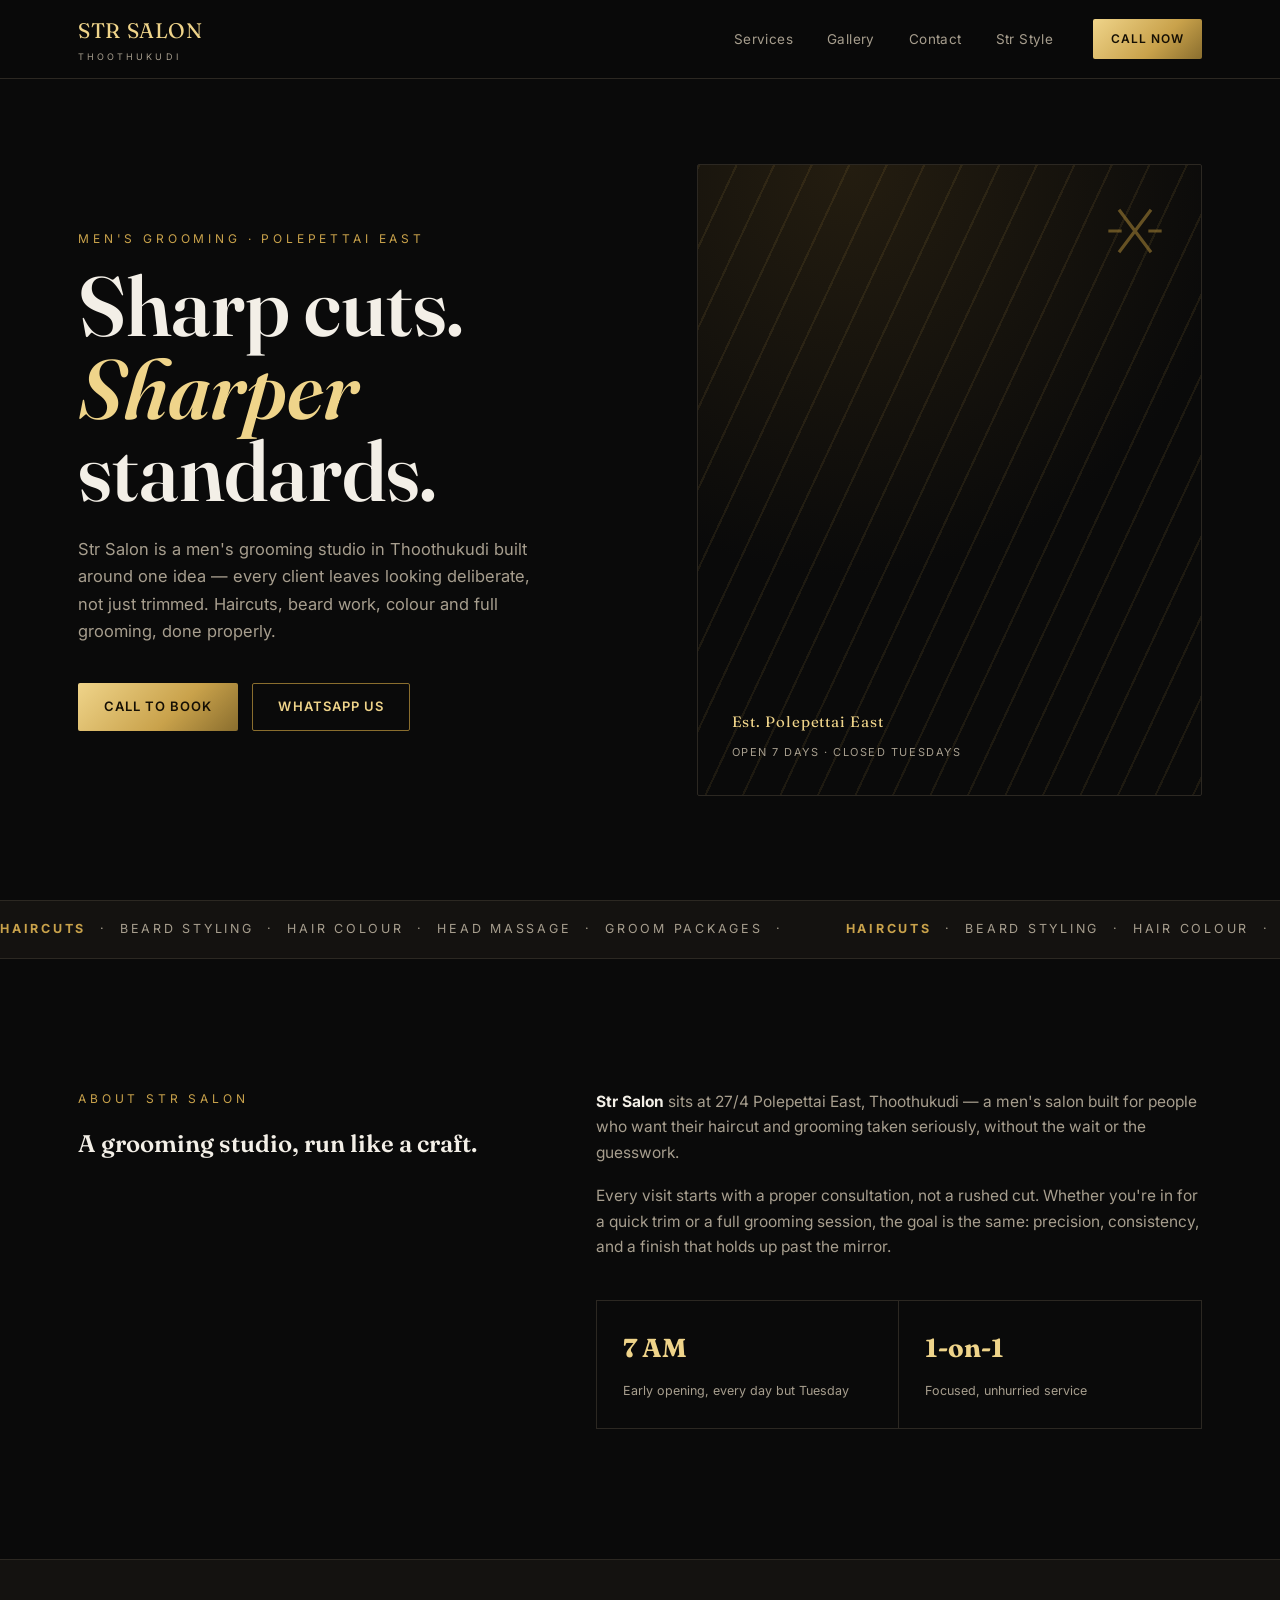
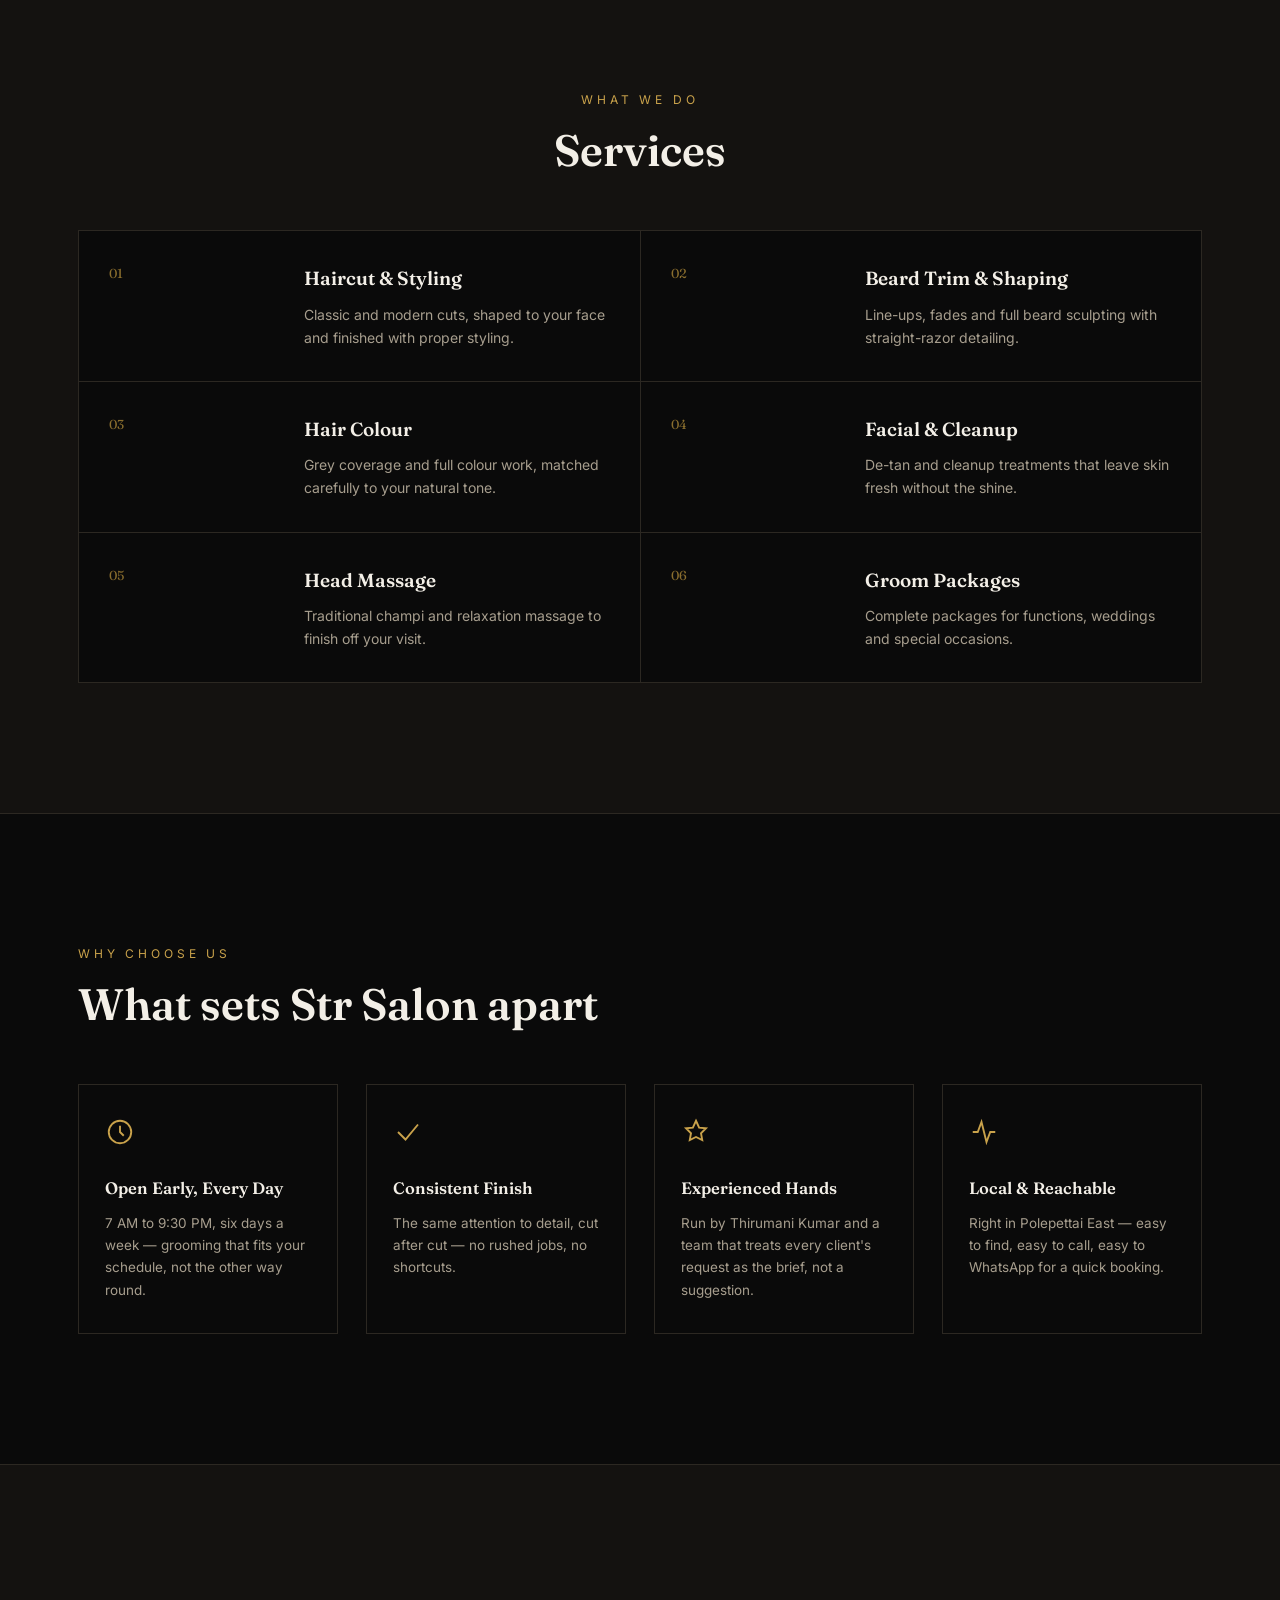
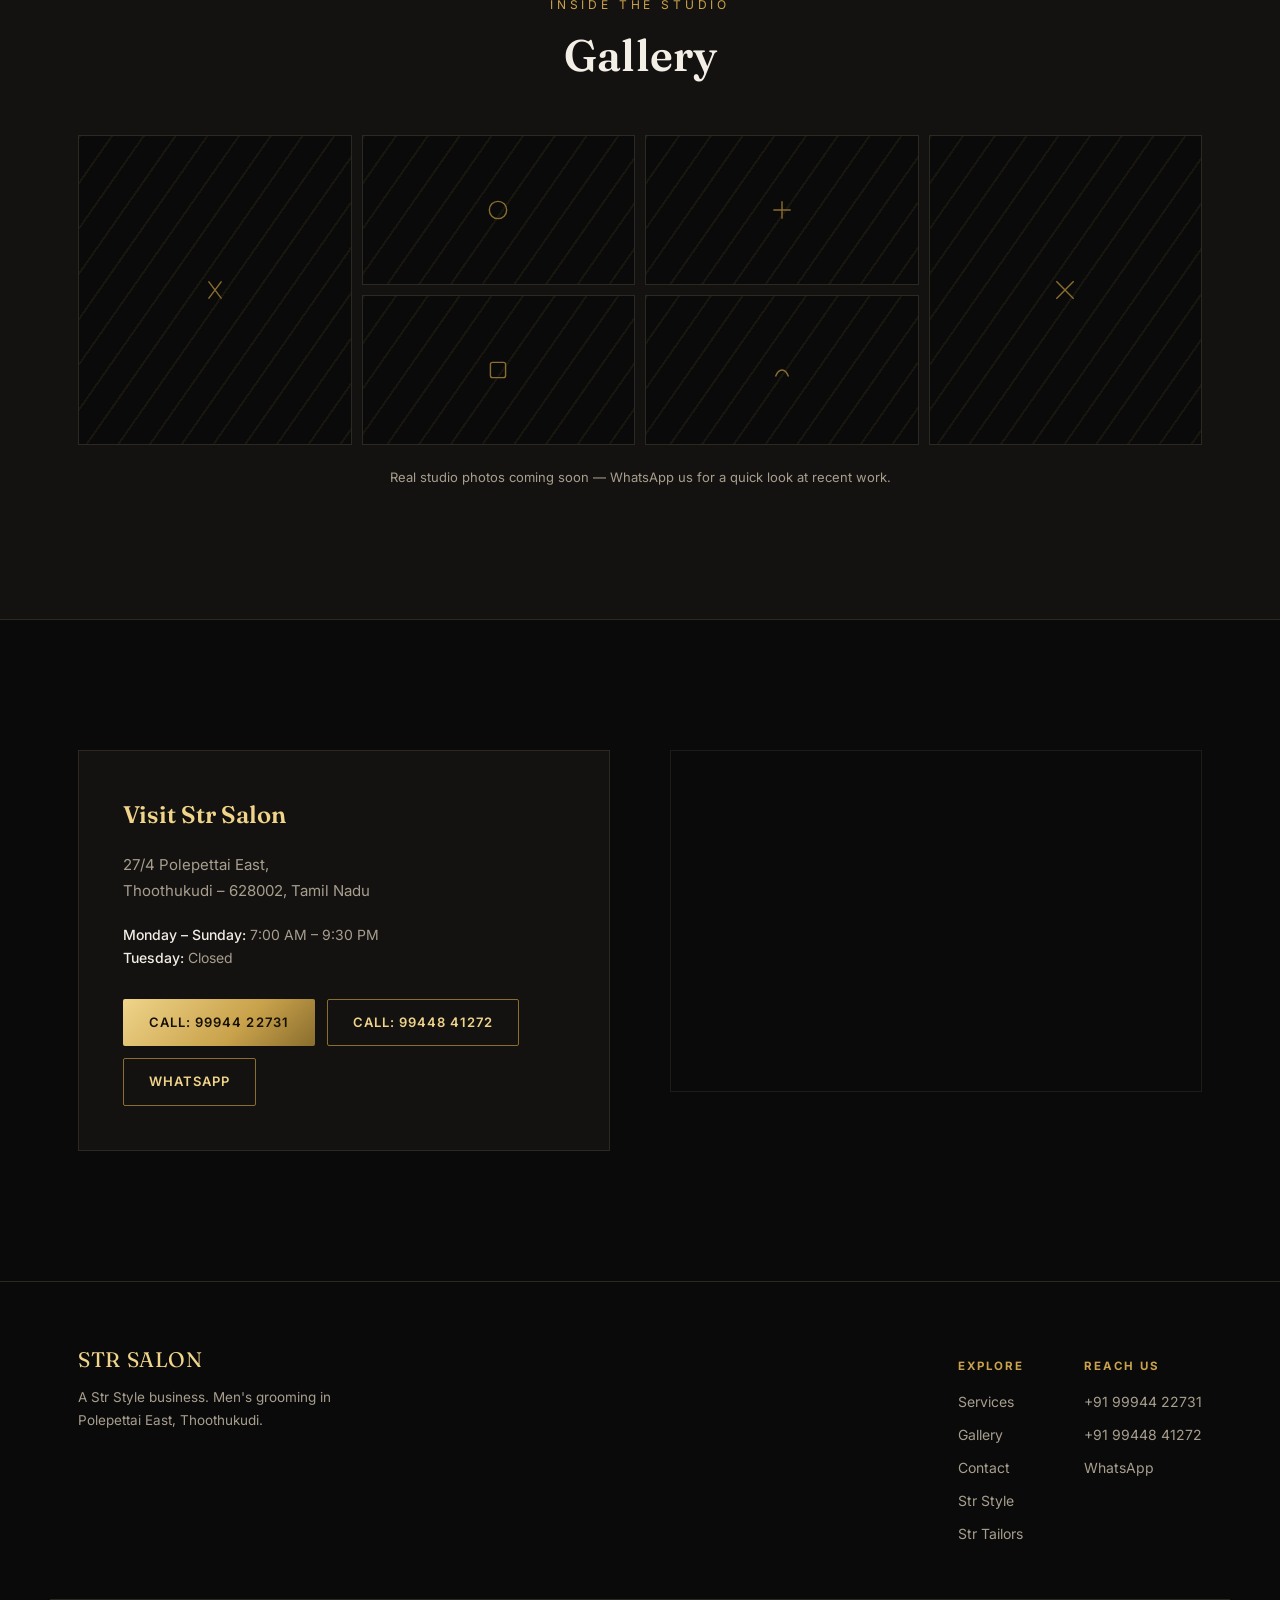
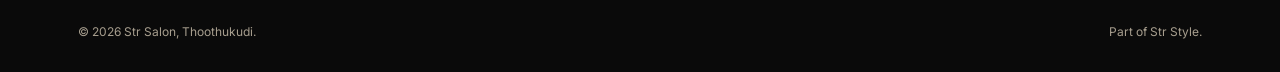
==== salon/index.html @ 8804d5bf "Add files via upload" ====
<!doctype html>
<html lang="en">
<head>
<meta charset="UTF-8">
<meta name="viewport" content="width=device-width, initial-scale=1.0">
<title>Str Salon Thoothukudi | Men's Salon, Haircut &amp; Grooming in Polepettai East</title>
<meta name="description" content="Str Salon in Polepettai East, Thoothukudi is a men's grooming studio offering haircuts, beard styling, hair colour and grooming packages. Open daily 7 AM–9:30 PM, closed Tuesdays. Call or WhatsApp to book.">
<link rel="canonical" href="https://strstyle.in/salon">
<meta name="robots" content="index, follow">
<meta name="theme-color" content="#0A0A0A">

<meta property="og:type" content="business.business">
<meta property="og:site_name" content="Str Salon">
<meta property="og:title" content="Str Salon Thoothukudi | Men's Salon &amp; Grooming">
<meta property="og:description" content="Haircuts, beard styling and grooming for men at Str Salon, Polepettai East, Thoothukudi. Open daily, 7 AM–9:30 PM (closed Tuesdays).">
<meta property="og:url" content="https://strstyle.in/salon">
<meta property="og:image" content="https://strstyle.in/assets/img/og-salon.jpg">
<meta property="og:locale" content="en_IN">

<meta name="twitter:card" content="summary_large_image">
<meta name="twitter:title" content="Str Salon Thoothukudi | Men's Salon & Grooming">
<meta name="twitter:description" content="Men's haircuts, beard styling and grooming in Polepettai East, Thoothukudi. Call or WhatsApp to book.">
<meta name="twitter:image" content="https://strstyle.in/assets/img/og-salon.jpg">

<link rel="preconnect" href="https://fonts.googleapis.com">
<link rel="preconnect" href="https://fonts.gstatic.com" crossorigin>
<link href="https://fonts.googleapis.com/css2?family=Fraunces:ital,wght@0,500;0,600;1,500&family=Inter:wght@400;500;600&display=swap" rel="stylesheet">
<link rel="stylesheet" href="/assets/css/salon.css">

<script type="application/ld+json">
{
  "@context": "https://schema.org",
  "@type": "HairSalon",
  "name": "Str Salon",
  "image": "https://strstyle.in/assets/img/og-salon.jpg",
  "url": "https://strstyle.in/salon",
  "telephone": ["+91-9994422731", "+91-9944841272"],
  "priceRange": "₹₹",
  "address": {
    "@type": "PostalAddress",
    "streetAddress": "27/4 Polepettai East",
    "addressLocality": "Thoothukudi",
    "addressRegion": "Tamil Nadu",
    "postalCode": "628002",
    "addressCountry": "IN"
  },
  "geo": { "@type": "GeoCoordinates", "latitude": 8.810894, "longitude": 78.139693 },
  "openingHoursSpecification": [
    { "@type": "OpeningHoursSpecification", "dayOfWeek": ["Monday","Wednesday","Thursday","Friday","Saturday","Sunday"], "opens": "07:00", "closes": "21:30" }
  ],
  "parentOrganization": { "@type": "Organization", "name": "Str Style", "url": "https://strstyle.in/" }
}
</script>
</head>
<body>

<header class="site-header">
  <div class="wrap">
    <a href="/salon" class="logo">STR SALON<small>Thoothukudi</small></a>
    <nav class="nav-links" aria-label="Primary">
      <a href="#services">Services</a>
      <a href="#gallery">Gallery</a>
      <a href="#contact">Contact</a>
      <a href="/">Str Style</a>
      <a class="btn primary small" href="tel:+919994422731">Call Now</a>
    </nav>
    <button class="nav-toggle" aria-label="Toggle menu" aria-expanded="false">☰</button>
  </div>
</header>

<main>

  <section class="hero">
    <div class="wrap">
      <div class="hero-copy">
        <p class="kicker">Men's Grooming · Polepettai East</p>
        <h1>Sharp cuts.<br><em>Sharper</em> standards.</h1>
        <p class="lede">Str Salon is a men's grooming studio in Thoothukudi built around one idea — every client leaves looking deliberate, not just trimmed. Haircuts, beard work, colour and full grooming, done properly.</p>
        <div class="hero-ctas">
          <a class="btn primary" href="tel:+919994422731">Call to Book</a>
          <a class="btn outline" href="https://wa.me/919994422731" target="_blank" rel="noopener">WhatsApp Us</a>
        </div>
      </div>
      <div class="blade">
        <svg viewBox="0 0 24 24" fill="none" stroke="currentColor" stroke-width="1.2"><path d="M6 4l12 16M18 4L6 20M2 12h5M17 12h5"/></svg>
        <div class="mono">Est. Polepettai East<small>Open 7 Days · Closed Tuesdays</small></div>
      </div>
    </div>
  </section>

  <div class="strip" aria-hidden="true">
    <div class="track">
      <span><b>Haircuts</b> &nbsp;·&nbsp; Beard Styling &nbsp;·&nbsp; Hair Colour &nbsp;·&nbsp; Head Massage &nbsp;·&nbsp; Groom Packages &nbsp;·&nbsp;</span>
      <span><b>Haircuts</b> &nbsp;·&nbsp; Beard Styling &nbsp;·&nbsp; Hair Colour &nbsp;·&nbsp; Head Massage &nbsp;·&nbsp; Groom Packages &nbsp;·&nbsp;</span>
    </div>
  </div>

  <section class="about" id="about">
    <div class="wrap">
      <div class="reveal">
        <p class="kicker">About Str Salon</p>
        <h2>A grooming studio, run like a craft.</h2>
      </div>
      <div class="about-copy reveal">
        <p><strong>Str Salon</strong> sits at 27/4 Polepettai East, Thoothukudi — a men's salon built for people who want their haircut and grooming taken seriously, without the wait or the guesswork.</p>
        <p>Every visit starts with a proper consultation, not a rushed cut. Whether you're in for a quick trim or a full grooming session, the goal is the same: precision, consistency, and a finish that holds up past the mirror.</p>
        <div class="pillars">
          <div class="pillar"><b>7 AM</b><span>Early opening, every day but Tuesday</span></div>
          <div class="pillar"><b>1-on-1</b><span>Focused, unhurried service</span></div>
        </div>
      </div>
    </div>
  </section>

  <section class="services" id="services">
    <div class="wrap">
      <div class="section-head center reveal">
        <p class="kicker">What We Do</p>
        <h2>Services</h2>
      </div>
      <div class="service-list reveal">
        <div class="service"><span class="num">01</span><div><h3>Haircut &amp; Styling</h3><p>Classic and modern cuts, shaped to your face and finished with proper styling.</p></div></div>
        <div class="service"><span class="num">02</span><div><h3>Beard Trim &amp; Shaping</h3><p>Line-ups, fades and full beard sculpting with straight-razor detailing.</p></div></div>
        <div class="service"><span class="num">03</span><div><h3>Hair Colour</h3><p>Grey coverage and full colour work, matched carefully to your natural tone.</p></div></div>
        <div class="service"><span class="num">04</span><div><h3>Facial &amp; Cleanup</h3><p>De-tan and cleanup treatments that leave skin fresh without the shine.</p></div></div>
        <div class="service"><span class="num">05</span><div><h3>Head Massage</h3><p>Traditional champi and relaxation massage to finish off your visit.</p></div></div>
        <div class="service"><span class="num">06</span><div><h3>Groom Packages</h3><p>Complete packages for functions, weddings and special occasions.</p></div></div>
      </div>
    </div>
  </section>

  <section class="why" id="why">
    <div class="wrap">
      <div class="section-head reveal">
        <p class="kicker">Why Choose Us</p>
        <h2>What sets Str Salon apart</h2>
      </div>
      <div class="why-grid">
        <div class="why-card reveal">
          <svg viewBox="0 0 24 24" fill="none" stroke="currentColor" stroke-width="1.5"><circle cx="12" cy="12" r="9"/><path d="M12 7v5l3 3"/></svg>
          <h3>Open Early, Every Day</h3>
          <p>7 AM to 9:30 PM, six days a week — grooming that fits your schedule, not the other way round.</p>
        </div>
        <div class="why-card reveal">
          <svg viewBox="0 0 24 24" fill="none" stroke="currentColor" stroke-width="1.5"><path d="M4 12l6 6L20 6"/></svg>
          <h3>Consistent Finish</h3>
          <p>The same attention to detail, cut after cut — no rushed jobs, no shortcuts.</p>
        </div>
        <div class="why-card reveal">
          <svg viewBox="0 0 24 24" fill="none" stroke="currentColor" stroke-width="1.5"><path d="M12 3l2.5 5.5L20 9l-4 4 1 5.5L12 16l-5 2.5 1-5.5-4-4 5.5-.5z"/></svg>
          <h3>Experienced Hands</h3>
          <p>Run by Thirumani Kumar and a team that treats every client's request as the brief, not a suggestion.</p>
        </div>
        <div class="why-card reveal">
          <svg viewBox="0 0 24 24" fill="none" stroke="currentColor" stroke-width="1.5"><path d="M3 12h4l3-8 4 16 3-8h4"/></svg>
          <h3>Local &amp; Reachable</h3>
          <p>Right in Polepettai East — easy to find, easy to call, easy to WhatsApp for a quick booking.</p>
        </div>
      </div>
    </div>
  </section>

  <section class="gallery" id="gallery">
    <div class="wrap">
      <div class="section-head center reveal">
        <p class="kicker">Inside The Studio</p>
        <h2>Gallery</h2>
      </div>
      <div class="gal-grid reveal">
        <div class="gal-tile"><svg viewBox="0 0 24 24" fill="none" stroke="currentColor" stroke-width="1.3"><path d="M6 4l12 16M18 4L6 20"/></svg></div>
        <div class="gal-tile"><svg viewBox="0 0 24 24" fill="none" stroke="currentColor" stroke-width="1.3"><circle cx="12" cy="12" r="8"/></svg></div>
        <div class="gal-tile"><svg viewBox="0 0 24 24" fill="none" stroke="currentColor" stroke-width="1.3"><path d="M4 12h16M12 4v16"/></svg></div>
        <div class="gal-tile"><svg viewBox="0 0 24 24" fill="none" stroke="currentColor" stroke-width="1.3"><path d="M4 4l16 16M20 4L4 20"/></svg></div>
        <div class="gal-tile"><svg viewBox="0 0 24 24" fill="none" stroke="currentColor" stroke-width="1.3"><rect x="5" y="5" width="14" height="14" rx="2"/></svg></div>
        <div class="gal-tile"><svg viewBox="0 0 24 24" fill="none" stroke="currentColor" stroke-width="1.3"><path d="M6 18c3-8 9-8 12 0"/></svg></div>
      </div>
      <p style="text-align:center;color:var(--muted);font-size:13px;margin-top:22px;">Real studio photos coming soon — WhatsApp us for a quick look at recent work.</p>
    </div>
  </section>

  <section class="contact" id="contact">
    <div class="wrap">
      <div class="contact-card reveal">
        <h3>Visit Str Salon</h3>
        <p class="addr">27/4 Polepettai East,<br>Thoothukudi – 628002, Tamil Nadu</p>
        <p class="hours"><b>Monday – Sunday:</b> 7:00 AM – 9:30 PM<br><b>Tuesday:</b> Closed</p>
        <div class="contact-actions">
          <a class="btn primary" href="tel:+919994422731">Call: 99944 22731</a>
          <a class="btn outline" href="tel:+919944841272">Call: 99448 41272</a>
          <a class="btn outline" href="https://wa.me/919994422731" target="_blank" rel="noopener">WhatsApp</a>
        </div>
      </div>
      <div class="map-embed reveal">
        <iframe src="https://www.google.com/maps?q=8.810894,78.139693&hl=en&z=17&output=embed" title="Str Salon location — 27/4 Polepettai East, Thoothukudi" loading="lazy" referrerpolicy="no-referrer-when-downgrade"></iframe>
      </div>
    </div>
  </section>

</main>

<footer class="site-footer">
  <div class="wrap">
    <div class="foot-brand">
      <a href="/salon" class="logo">STR SALON</a>
      <p>A Str Style business. Men's grooming in Polepettai East, Thoothukudi.</p>
    </div>
    <div class="foot-links">
      <div class="foot-col">
        <h4>Explore</h4>
        <a href="#services">Services</a>
        <a href="#gallery">Gallery</a>
        <a href="#contact">Contact</a>
        <a href="/">Str Style</a>
        <a href="/tailors">Str Tailors</a>
      </div>
      <div class="foot-col">
        <h4>Reach Us</h4>
        <a href="tel:+919994422731">+91 99944 22731</a>
        <a href="tel:+919944841272">+91 99448 41272</a>
        <a href="https://wa.me/919994422731" target="_blank" rel="noopener">WhatsApp</a>
      </div>
    </div>
  </div>
  <div class="foot-bottom">
    <span>© <span data-year></span> Str Salon, Thoothukudi.</span>
    <span>Part of Str Style.</span>
  </div>
</footer>

<script src="/assets/js/main.js"></script>
</body>
</html>
---- assets/css/salon.css ----
/* ===========================================================
   STR SALON — Black + Metallic Gold
   =========================================================== */
:root{
  --bg:#0A0A0A;
  --panel:#141210;
  --panel-2:#1B1815;
  --line:#2C2822;
  --gold:#C9A24B;
  --gold-hi:#EFD48A;
  --gold-dim:#8A6E2E;
  --ivory:#F3EFE7;
  --muted:#A79E8E;
  --ff-display:'Fraunces', serif;
  --ff-body:'Inter', sans-serif;
  --maxw:1180px;
  --ease:cubic-bezier(.22,.68,.16,1);
}
*,*::before,*::after{box-sizing:border-box;}
html{scroll-behavior:smooth;}
@media (prefers-reduced-motion: reduce){
  html{scroll-behavior:auto;}
  *,*::before,*::after{animation-duration:.001ms !important;animation-iteration-count:1 !important;transition-duration:.001ms !important;scroll-behavior:auto !important;}
}
body{margin:0;background:var(--bg);color:var(--ivory);font-family:var(--ff-body);line-height:1.65;-webkit-font-smoothing:antialiased;}
img{max-width:100%;display:block;}
a{color:inherit;text-decoration:none;}
h1,h2,h3{font-family:var(--ff-display);margin:0;font-weight:600;}
p{margin:0;}
.wrap{max-width:var(--maxw);margin:0 auto;padding:0 28px;}
:focus-visible{outline:2px solid var(--gold-hi);outline-offset:3px;}
section{position:relative;}
.kicker{font-size:12px;letter-spacing:.32em;text-transform:uppercase;color:var(--gold);margin-bottom:16px;}
.section-head{max-width:640px;margin-bottom:56px;}
.section-head.center{margin-left:auto;margin-right:auto;text-align:center;}
.section-head h2{font-size:clamp(30px,4vw,44px);line-height:1.1;}

/* ---------- Header ---------- */
.site-header{position:fixed;top:0;left:0;right:0;z-index:50;background:rgba(10,10,10,.78);backdrop-filter:blur(10px);border-bottom:1px solid var(--line);}
.site-header .wrap{display:flex;align-items:center;justify-content:space-between;height:78px;}
.logo{font-family:var(--ff-display);font-size:21px;letter-spacing:.03em;color:var(--gold-hi);}
.logo small{display:block;font-family:var(--ff-body);font-size:9px;letter-spacing:.34em;color:var(--muted);text-transform:uppercase;margin-top:2px;}
.nav-links{display:flex;align-items:center;gap:34px;font-size:13.5px;letter-spacing:.03em;}
.nav-links a{color:var(--muted);transition:color .25s var(--ease);}
.nav-links a:hover{color:var(--gold-hi);}
.nav-links .btn{margin-left:6px;}
.nav-toggle{display:none;background:none;border:1px solid var(--line);border-radius:8px;color:var(--gold);width:42px;height:42px;}

/* ---------- Buttons ---------- */
.btn{display:inline-flex;align-items:center;gap:9px;padding:13px 26px;border-radius:2px;font-size:13px;letter-spacing:.08em;text-transform:uppercase;font-weight:600;transition:transform .3s var(--ease), box-shadow .3s var(--ease);}
.btn.primary{background:linear-gradient(135deg,var(--gold-hi),var(--gold) 60%,var(--gold-dim));color:#150F04;}
.btn.primary:hover{transform:translateY(-2px);box-shadow:0 10px 26px -8px rgba(201,162,75,.55);}
.btn.outline{border:1px solid var(--gold-dim);color:var(--gold-hi);padding:12px 25px;}
.btn.outline:hover{border-color:var(--gold-hi);background:rgba(201,162,75,.06);}
.btn.small{padding:10px 18px;font-size:12px;}

/* ---------- Hero ---------- */
.hero{min-height:100svh;display:flex;align-items:center;padding:150px 0 90px;overflow:hidden;}
.hero .wrap{display:grid;grid-template-columns:1.05fr .95fr;gap:60px;align-items:center;}
.hero-copy p.kicker{opacity:0;animation:rise .8s var(--ease) .15s forwards;}
.hero h1{font-size:clamp(46px,6.6vw,84px);line-height:.98;margin-bottom:24px;opacity:0;animation:rise .9s var(--ease) .3s forwards;}
.hero h1 em{font-style:italic;color:var(--gold-hi);}
.hero p.lede{max-width:46ch;color:var(--muted);font-size:16.5px;margin-bottom:38px;opacity:0;animation:rise .9s var(--ease) .45s forwards;}
.hero-ctas{display:flex;gap:14px;flex-wrap:wrap;opacity:0;animation:rise .9s var(--ease) .6s forwards;}
@keyframes rise{from{opacity:0;transform:translateY(18px);}to{opacity:1;transform:translateY(0);}}

.blade{
  position:relative;aspect-ratio:4/5;border-radius:2px;overflow:hidden;
  background:
    repeating-linear-gradient(115deg, rgba(201,162,75,.10) 0 2px, transparent 2px 34px),
    radial-gradient(120% 100% at 30% 0%, #241d10, #0A0A0A 65%);
  border:1px solid var(--line);
  display:flex;align-items:flex-end;padding:34px;
}
.blade .mono{font-family:var(--ff-display);font-size:15px;letter-spacing:.06em;color:var(--gold-hi);}
.blade .mono small{display:block;font-family:var(--ff-body);font-size:11px;letter-spacing:.14em;color:var(--muted);text-transform:uppercase;margin-top:8px;}
.blade svg{position:absolute;top:34px;right:34px;width:64px;height:64px;color:var(--gold-dim);opacity:.7;}

/* ---------- Marquee strip ---------- */
.strip{border-top:1px solid var(--line);border-bottom:1px solid var(--line);padding:18px 0;overflow:hidden;background:var(--panel);}
.strip .track{display:flex;gap:56px;white-space:nowrap;animation:scroll-left 26s linear infinite;width:max-content;}
@keyframes scroll-left{from{transform:translateX(0);}to{transform:translateX(-50%);}}
.strip span{font-size:12.5px;letter-spacing:.22em;text-transform:uppercase;color:var(--muted);}
.strip span b{color:var(--gold);}
@media (prefers-reduced-motion: reduce){ .strip .track{animation:none;} }

/* ---------- About ---------- */
.about{padding:130px 0;}
.about .wrap{display:grid;grid-template-columns:.85fr 1.15fr;gap:70px;align-items:start;}
.about-copy p{color:var(--muted);margin-bottom:18px;font-size:15.5px;}
.about-copy p strong{color:var(--ivory);}
.pillars{display:grid;grid-template-columns:1fr 1fr;gap:1px;background:var(--line);border:1px solid var(--line);margin-top:40px;}
.pillar{background:var(--bg);padding:26px;}
.pillar b{display:block;font-family:var(--ff-display);color:var(--gold-hi);font-size:26px;margin-bottom:6px;}
.pillar span{font-size:12.5px;color:var(--muted);}

/* ---------- Services ---------- */
.services{padding:130px 0;background:var(--panel);border-top:1px solid var(--line);border-bottom:1px solid var(--line);}
.service-list{display:grid;grid-template-columns:1fr 1fr;gap:1px;background:var(--line);border:1px solid var(--line);}
.service{background:var(--bg);padding:32px 30px;display:flex;justify-content:space-between;align-items:flex-start;gap:20px;transition:background .3s var(--ease);}
.service:hover{background:var(--panel-2);}
.service .num{font-family:var(--ff-display);font-size:13px;color:var(--gold-dim);min-width:26px;}
.service h3{font-size:19px;margin-bottom:8px;}
.service p{font-size:14px;color:var(--muted);max-width:34ch;}

/* ---------- Why choose us ---------- */
.why{padding:130px 0;}
.why-grid{display:grid;grid-template-columns:repeat(4,1fr);gap:28px;}
.why-card{border:1px solid var(--line);padding:32px 26px;transition:border-color .3s var(--ease), transform .3s var(--ease);}
.why-card:hover{border-color:var(--gold-dim);transform:translateY(-4px);}
.why-card svg{width:30px;height:30px;color:var(--gold);margin-bottom:20px;}
.why-card h3{font-size:16.5px;margin-bottom:10px;}
.why-card p{font-size:13.5px;color:var(--muted);}

/* ---------- Gallery ---------- */
.gallery{padding:130px 0;background:var(--panel);border-top:1px solid var(--line);border-bottom:1px solid var(--line);}
.gal-grid{display:grid;grid-template-columns:repeat(4,1fr);grid-auto-rows:150px;gap:10px;}
.gal-grid div:nth-child(1){grid-row:span 2;}
.gal-grid div:nth-child(4){grid-row:span 2;}
.gal-tile{
  border:1px solid var(--line);position:relative;overflow:hidden;
  background:repeating-linear-gradient(125deg, rgba(201,162,75,.08) 0 2px, transparent 2px 26px), var(--bg);
  display:flex;align-items:center;justify-content:center;
}
.gal-tile svg{width:26px;height:26px;color:var(--gold-dim);}

/* ---------- Contact / Location ---------- */
.contact{padding:130px 0;}
.contact .wrap{display:grid;grid-template-columns:1fr 1fr;gap:60px;align-items:start;}
.contact-card{border:1px solid var(--line);background:var(--panel);padding:44px;}
.contact-card h3{font-size:24px;margin-bottom:6px;color:var(--gold-hi);}
.contact-card .addr{color:var(--muted);margin:18px 0;font-size:15px;line-height:1.75;}
.contact-card .hours{font-size:14px;color:var(--muted);margin-bottom:30px;}
.contact-card .hours b{color:var(--ivory);font-weight:500;}
.contact-actions{display:flex;gap:12px;flex-wrap:wrap;}
.map-embed{border:1px solid var(--line);overflow:hidden;filter:grayscale(.45) contrast(1.1) brightness(.9);min-height:340px;}
.map-embed iframe{width:100%;height:100%;min-height:340px;border:0;display:block;}

/* ---------- Footer ---------- */
.site-footer{border-top:1px solid var(--line);padding:60px 0 30px;}
.site-footer .wrap{display:flex;justify-content:space-between;flex-wrap:wrap;gap:30px;}
.foot-brand p{color:var(--muted);font-size:13.5px;margin-top:10px;max-width:280px;}
.foot-links{display:flex;gap:60px;}
.foot-col h4{font-size:11.5px;letter-spacing:.16em;text-transform:uppercase;color:var(--gold);margin-bottom:14px;}
.foot-col a{display:block;font-size:14px;margin-bottom:10px;color:var(--muted);}
.foot-col a:hover{color:var(--gold-hi);}
.foot-bottom{max-width:var(--maxw);margin:44px auto 0;padding:22px 28px 0;border-top:1px solid var(--line);font-size:12px;color:var(--muted);display:flex;justify-content:space-between;flex-wrap:wrap;gap:10px;}

/* ---------- Reveal ---------- */
.reveal{opacity:0;transform:translateY(24px);transition:opacity .8s var(--ease), transform .8s var(--ease);}
.reveal.in{opacity:1;transform:translateY(0);}

/* ---------- Responsive ---------- */
@media (max-width:980px){
  .why-grid{grid-template-columns:1fr 1fr;}
  .gal-grid{grid-template-columns:1fr 1fr;}
}
@media (max-width:860px){
  .nav-links{display:none;}
  .nav-toggle{display:block;}
  .hero .wrap{grid-template-columns:1fr;}
  .blade{order:-1;}
  .about .wrap{grid-template-columns:1fr;}
  .service-list{grid-template-columns:1fr;}
  .why-grid{grid-template-columns:1fr;}
  .gal-grid{grid-template-columns:1fr 1fr;grid-auto-rows:130px;}
  .contact .wrap{grid-template-columns:1fr;}
  .site-footer .wrap{flex-direction:column;}
}
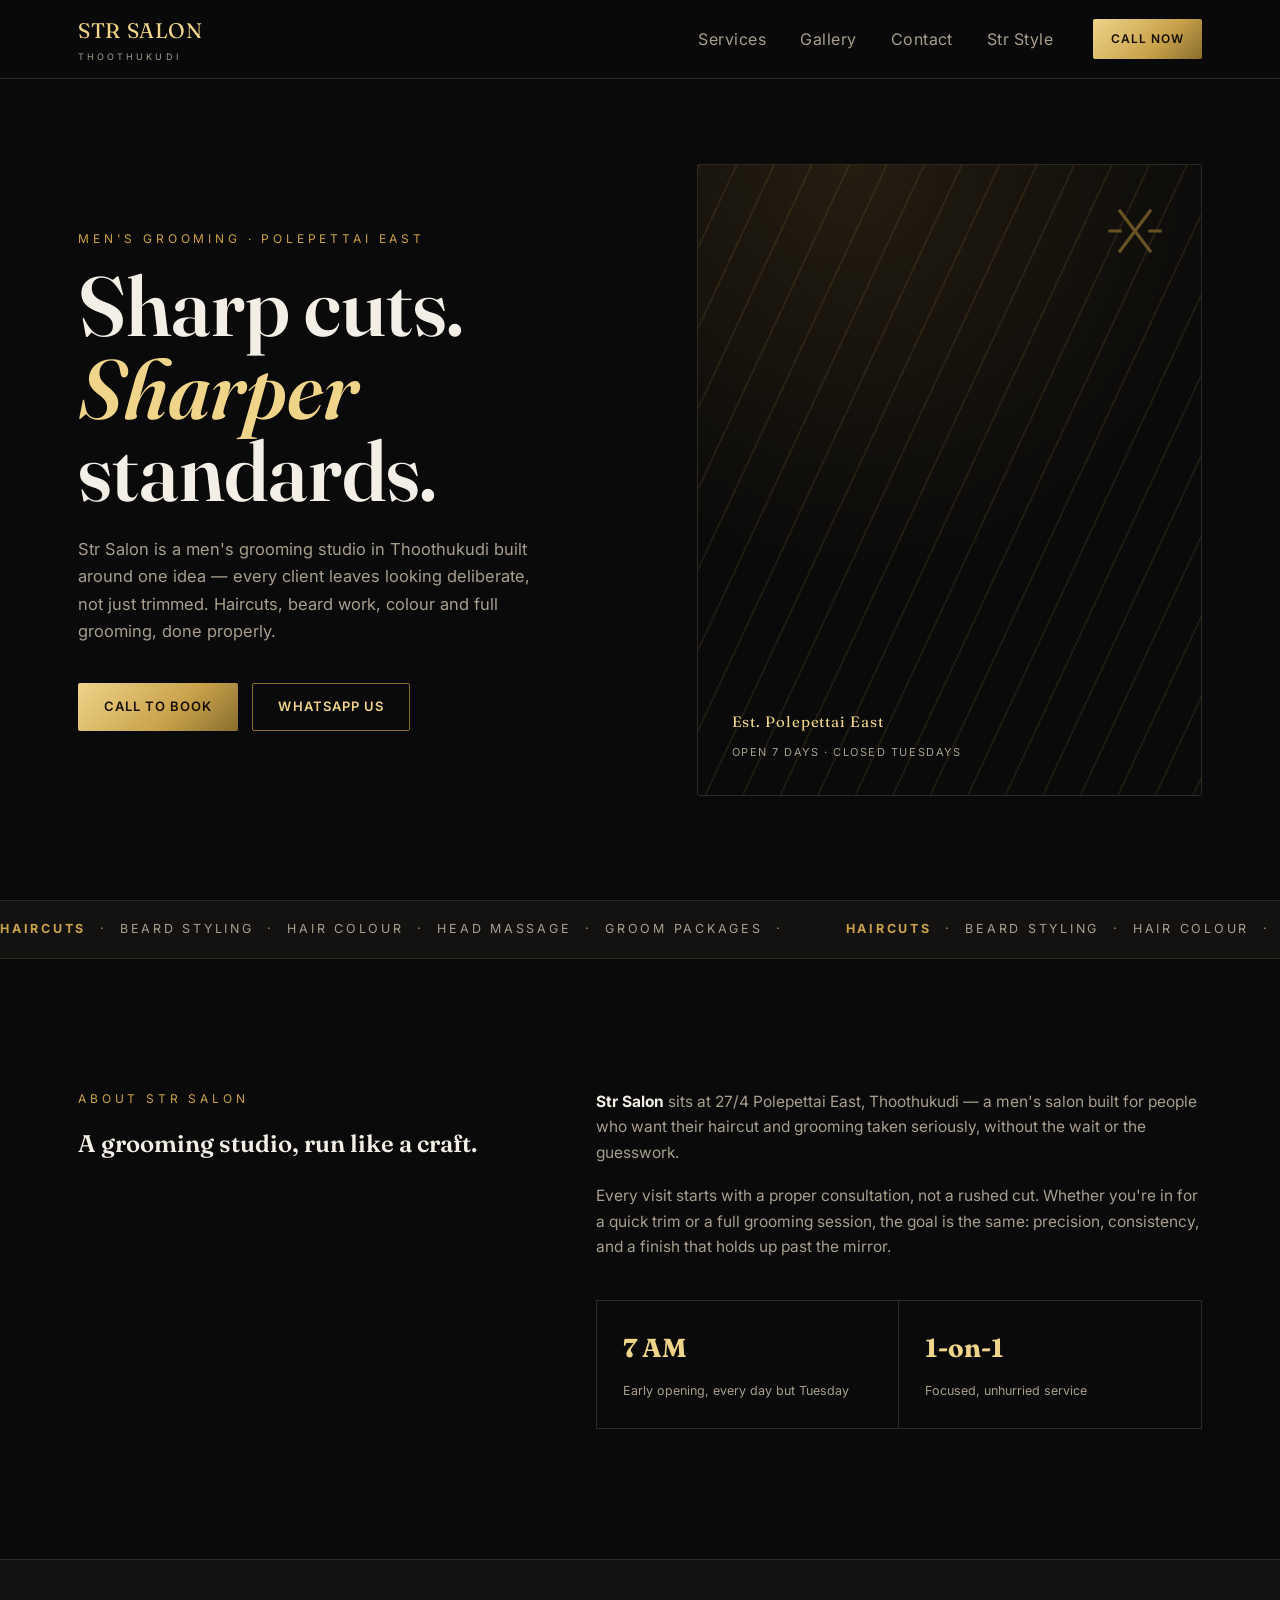
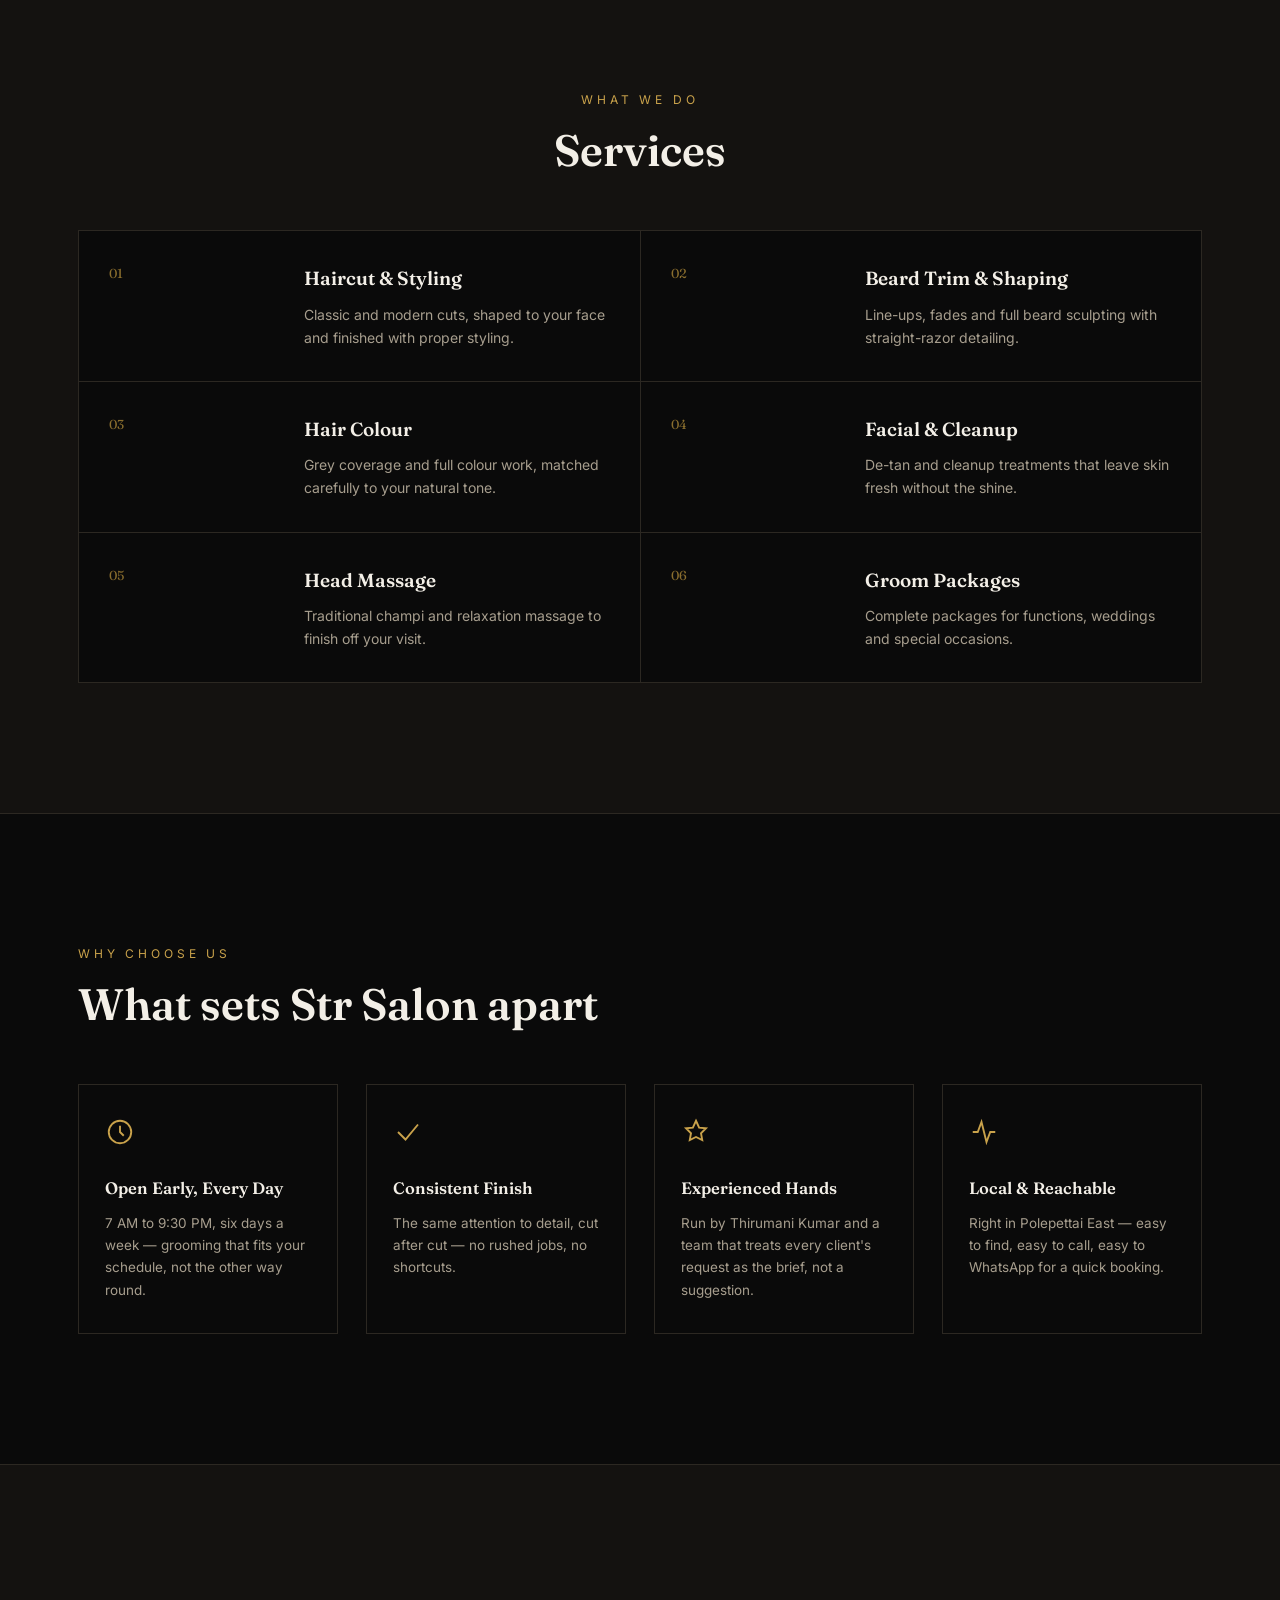
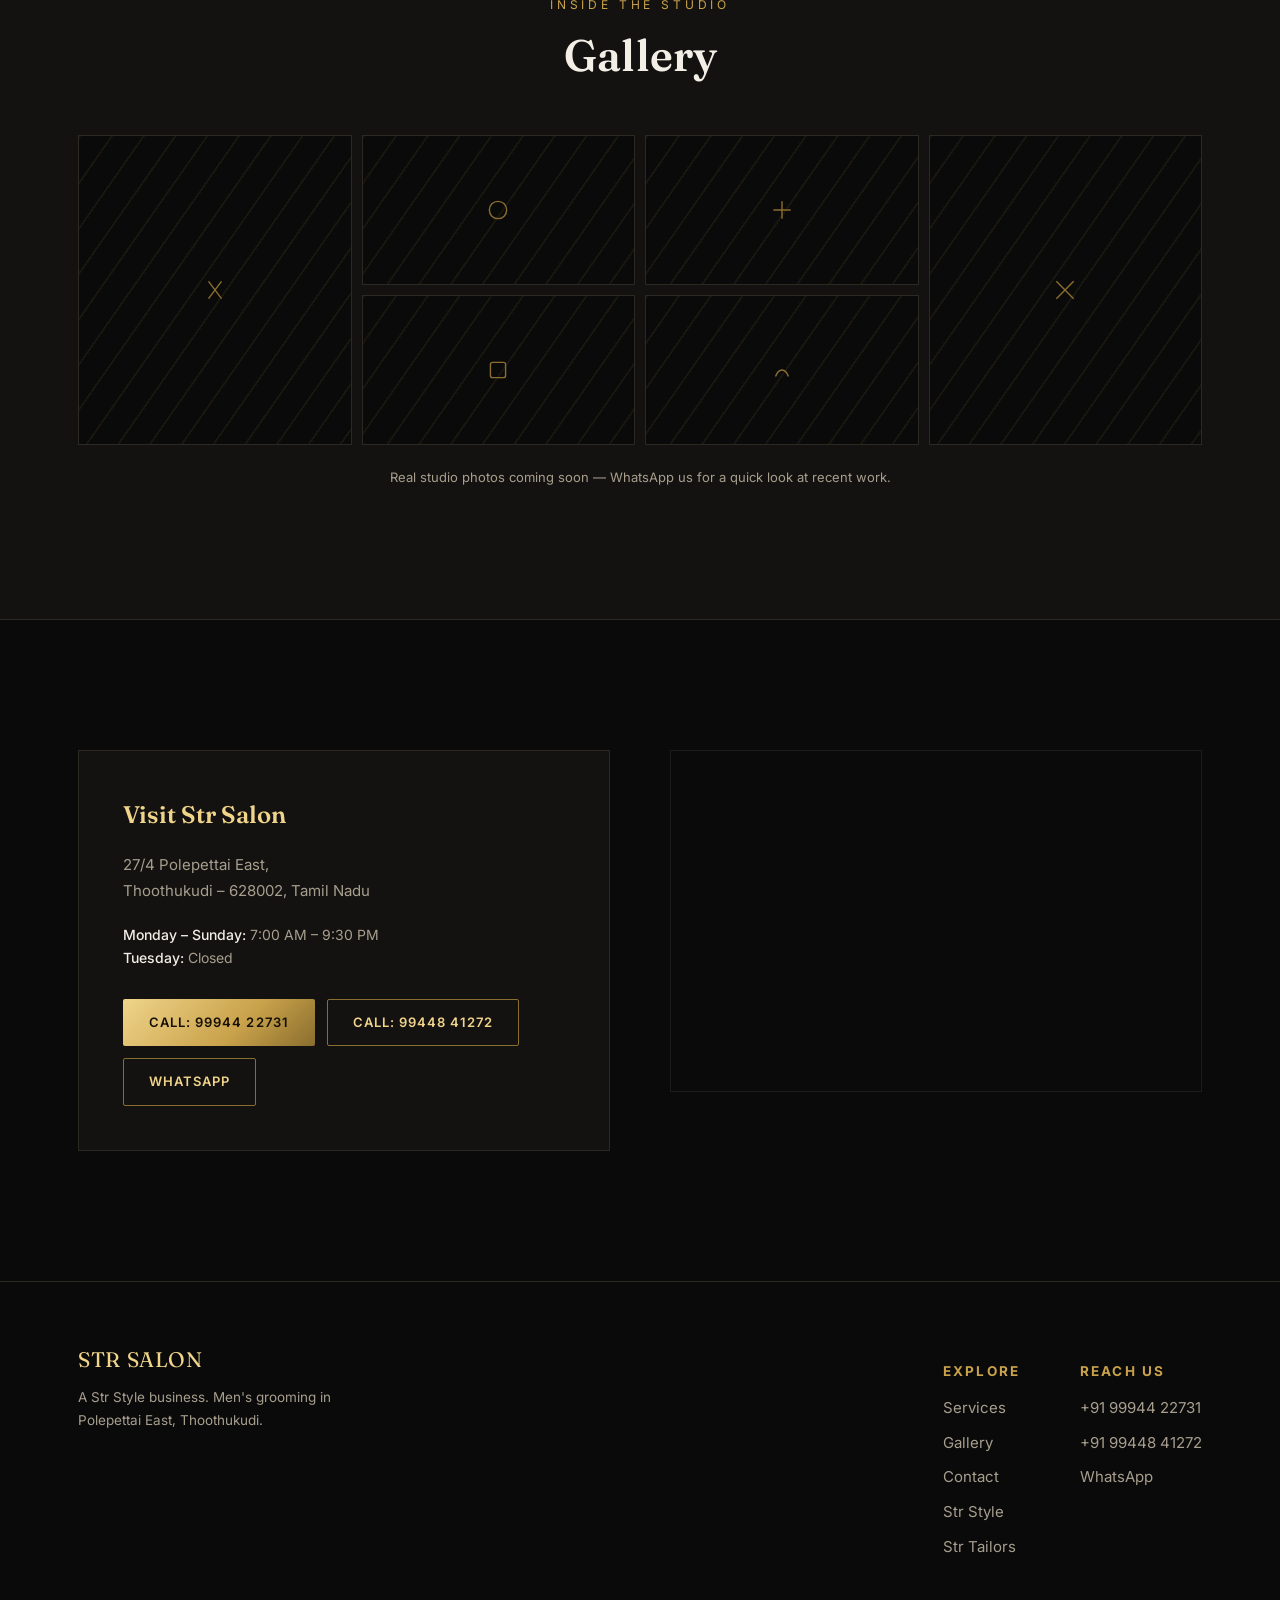
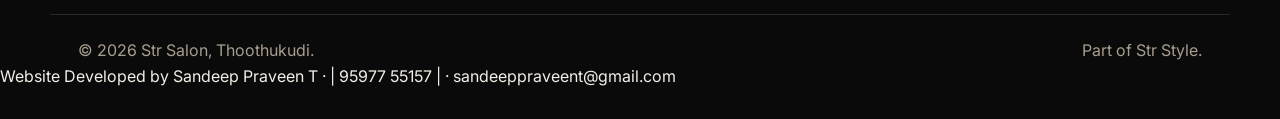
==== commit 38dbb988: "Update index.html" ====
--- a/salon/index.html
+++ b/salon/index.html
@@ -225,6 +225,11 @@
     <span>© <span data-year></span> Str Salon, Thoothukudi.</span>
     <span>Part of Str Style.</span>
   </div>
+  <div class="dev-credit">
+  Website Developed by Sandeep Praveen T ·
+  <a href="tel:+919597755157">| 95977 55157 |</a> ·
+  <a href="mailto:sandeeppraveent@gmail.com">sandeeppraveent@gmail.com</a>
+  </div>
 </footer>
 
 <script src="/assets/js/main.js"></script>
--- a/assets/css/salon.css
+++ b/assets/css/salon.css
@@ -40,7 +40,7 @@
 .site-header .wrap{display:flex;align-items:center;justify-content:space-between;height:78px;}
 .logo{font-family:var(--ff-display);font-size:21px;letter-spacing:.03em;color:var(--gold-hi);}
 .logo small{display:block;font-family:var(--ff-body);font-size:9px;letter-spacing:.34em;color:var(--muted);text-transform:uppercase;margin-top:2px;}
-.nav-links{display:flex;align-items:center;gap:34px;font-size:13.5px;letter-spacing:.03em;}
+.nav-links{display:flex;align-items:center;gap:34px;letter-spacing:.03em;}
 .nav-links a{color:var(--muted);transition:color .25s var(--ease);}
 .nav-links a:hover{color:var(--gold-hi);}
 .nav-links .btn{margin-left:6px;}
@@ -141,10 +141,10 @@
 .site-footer .wrap{display:flex;justify-content:space-between;flex-wrap:wrap;gap:30px;}
 .foot-brand p{color:var(--muted);font-size:13.5px;margin-top:10px;max-width:280px;}
 .foot-links{display:flex;gap:60px;}
-.foot-col h4{font-size:11.5px;letter-spacing:.16em;text-transform:uppercase;color:var(--gold);margin-bottom:14px;}
-.foot-col a{display:block;font-size:14px;margin-bottom:10px;color:var(--muted);}
+.foot-col h4{font-size:13.5px;letter-spacing:.16em;text-transform:uppercase;color:var(--gold);margin-bottom:14px;}
+.foot-col a{display:block;font-size:15px;margin-bottom:10px;color:var(--muted);}
 .foot-col a:hover{color:var(--gold-hi);}
-.foot-bottom{max-width:var(--maxw);margin:44px auto 0;padding:22px 28px 0;border-top:1px solid var(--line);font-size:12px;color:var(--muted);display:flex;justify-content:space-between;flex-wrap:wrap;gap:10px;}
+.foot-bottom{max-width:var(--maxw);margin:44px auto 0;padding:22px 28px 0;border-top:1px solid var(--line);color:var(--muted);display:flex;justify-content:space-between;flex-wrap:wrap;gap:10px;}
 
 /* ---------- Reveal ---------- */
 .reveal{opacity:0;transform:translateY(24px);transition:opacity .8s var(--ease), transform .8s var(--ease);}
